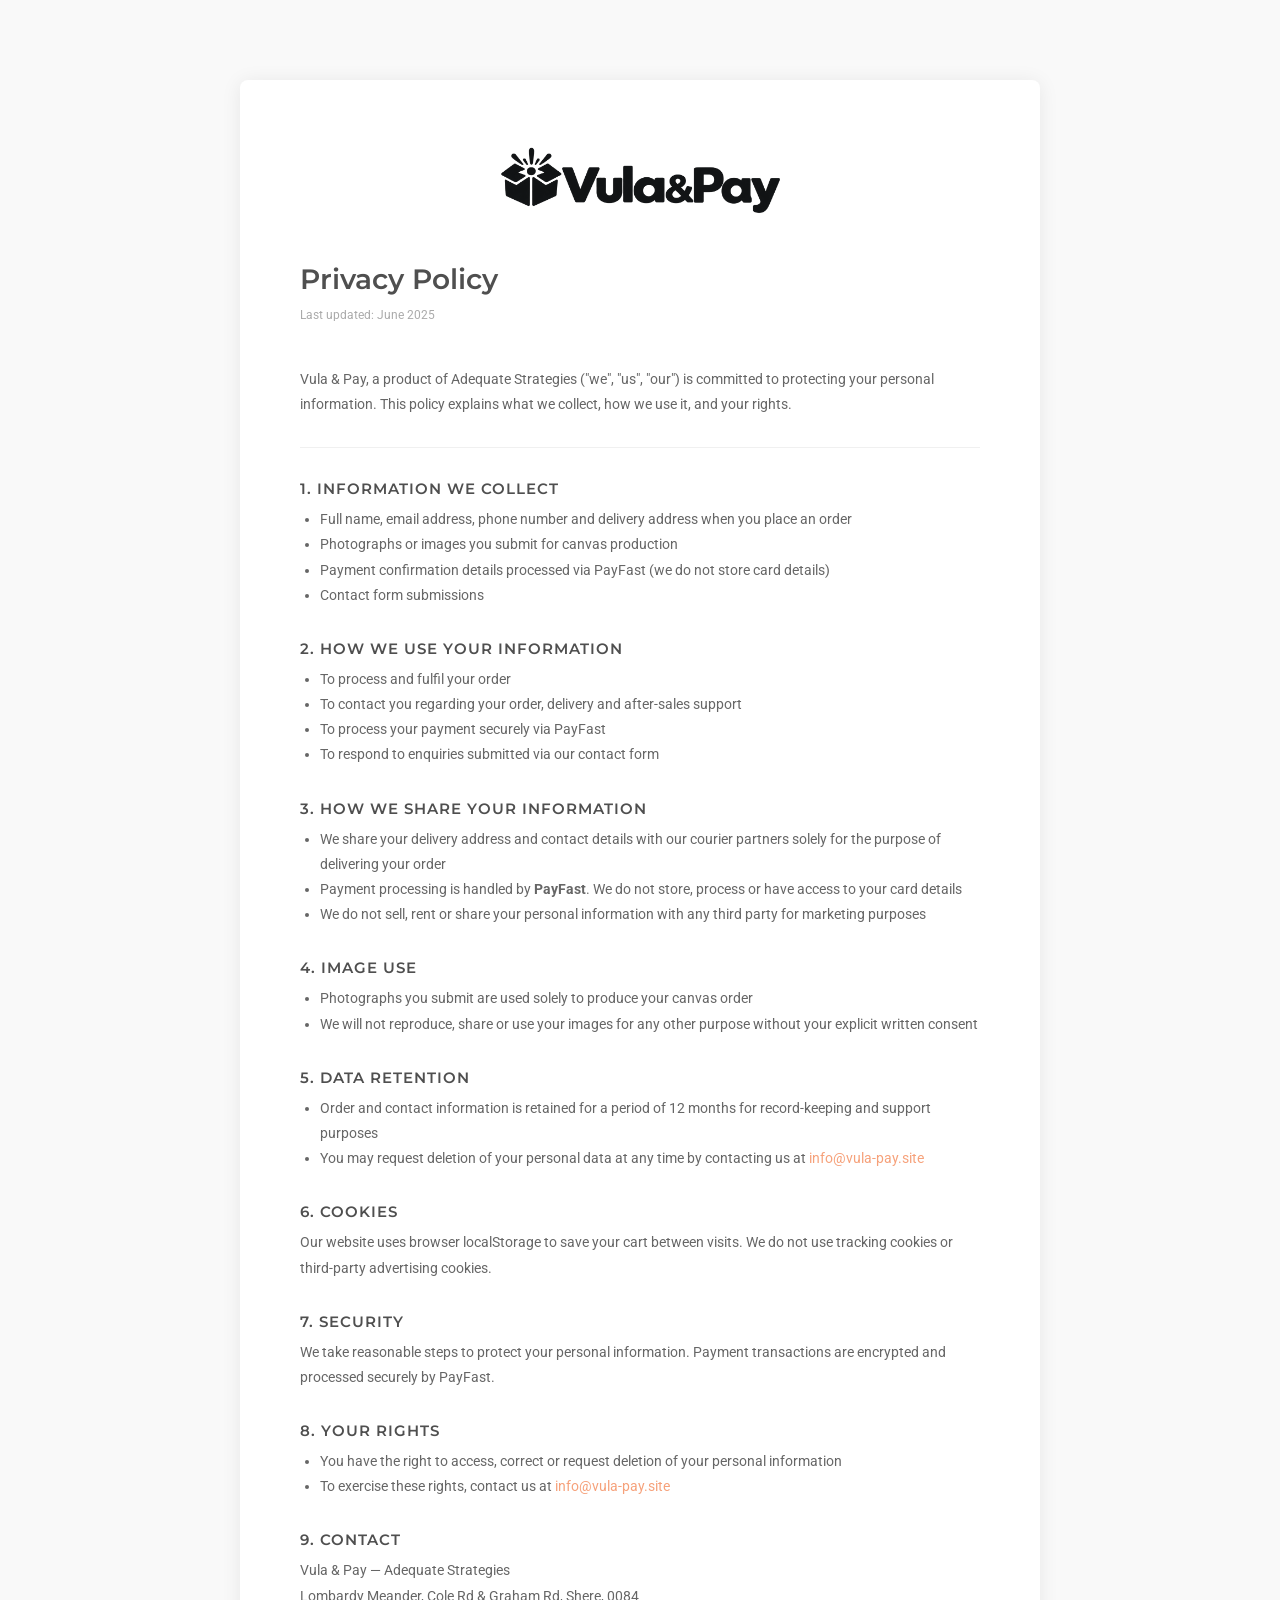
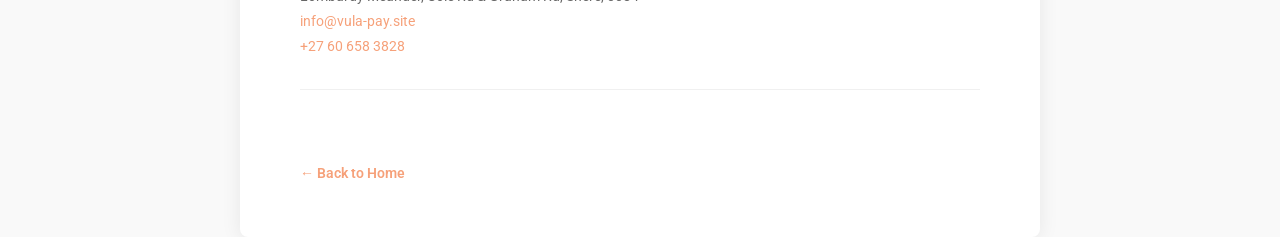
==== upc website/privacy.html @ 1a50ea77 "Add Privacy, Refund and Shipping policy pages for PayFast compliance" ====
<!doctype html>
<html class="no-js" lang="en">
<head>
    <meta charset="utf-8">
    <meta name="viewport" content="width=device-width, initial-scale=1.0">
    <title>Privacy Policy | Vula & Pay</title>
    <link rel="shortcut icon" href="image/Vula-icon-black.png" />
    <link rel="stylesheet" href="css/bootstrap.min.css">
    <link rel="stylesheet" href="css/normalize.css">
    <link rel="stylesheet" href="style1.css">
    <style>
        body { background: #f9f9f9; }
        .tc-wrap { max-width: 800px; margin: 80px auto 60px; background: #fff; border-radius: 8px; padding: 50px 60px; box-shadow: 0 2px 20px rgba(0,0,0,0.08); }
        .tc-logo { text-align: center; margin-bottom: 30px; }
        .tc-logo img { height: 100px; }
        h1 { font-size: 28px; color: #4f4f4f; margin-bottom: 6px; }
        .tc-updated { font-size: 12px; color: #aaa; margin-bottom: 40px; }
        h3 { font-size: 15px; color: #4f4f4f; margin: 30px 0 8px; text-transform: uppercase; letter-spacing: 1px; }
        p, li { font-size: 14px; color: #666; line-height: 1.8; }
        ul { padding-left: 20px; margin-bottom: 0; }
        .tc-back { display: inline-block; margin-top: 40px; color: #f6a17a; font-size: 14px; font-weight: 600; }
        .tc-back:hover { color: #e08050; }
        hr { border-color: #f0f0f0; margin: 30px 0; }
        @media(max-width:600px) { .tc-wrap { padding: 30px 20px; margin: 60px 15px 40px; } }
    </style>
</head>
<body>
    <div class="tc-wrap">
        <div class="tc-logo">
            <a href="index.html"><img src="image/Vula-icon-black.png" alt="Vula & Pay"></a>
        </div>

        <h1>Privacy Policy</h1>
        <p class="tc-updated">Last updated: June 2025</p>

        <p>Vula &amp; Pay, a product of Adequate Strategies ("we", "us", "our") is committed to protecting your personal information. This policy explains what we collect, how we use it, and your rights.</p>

        <hr>

        <h3>1. Information We Collect</h3>
        <ul>
            <li>Full name, email address, phone number and delivery address when you place an order</li>
            <li>Photographs or images you submit for canvas production</li>
            <li>Payment confirmation details processed via PayFast (we do not store card details)</li>
            <li>Contact form submissions</li>
        </ul>

        <h3>2. How We Use Your Information</h3>
        <ul>
            <li>To process and fulfil your order</li>
            <li>To contact you regarding your order, delivery and after-sales support</li>
            <li>To process your payment securely via PayFast</li>
            <li>To respond to enquiries submitted via our contact form</li>
        </ul>

        <h3>3. How We Share Your Information</h3>
        <ul>
            <li>We share your delivery address and contact details with our courier partners solely for the purpose of delivering your order</li>
            <li>Payment processing is handled by <strong>PayFast</strong>. We do not store, process or have access to your card details</li>
            <li>We do not sell, rent or share your personal information with any third party for marketing purposes</li>
        </ul>

        <h3>4. Image Use</h3>
        <ul>
            <li>Photographs you submit are used solely to produce your canvas order</li>
            <li>We will not reproduce, share or use your images for any other purpose without your explicit written consent</li>
        </ul>

        <h3>5. Data Retention</h3>
        <ul>
            <li>Order and contact information is retained for a period of 12 months for record-keeping and support purposes</li>
            <li>You may request deletion of your personal data at any time by contacting us at <a href="mailto:info@vula-pay.site" style="color:#f6a17a;">info@vula-pay.site</a></li>
        </ul>

        <h3>6. Cookies</h3>
        <p>Our website uses browser localStorage to save your cart between visits. We do not use tracking cookies or third-party advertising cookies.</p>

        <h3>7. Security</h3>
        <p>We take reasonable steps to protect your personal information. Payment transactions are encrypted and processed securely by PayFast.</p>

        <h3>8. Your Rights</h3>
        <ul>
            <li>You have the right to access, correct or request deletion of your personal information</li>
            <li>To exercise these rights, contact us at <a href="mailto:info@vula-pay.site" style="color:#f6a17a;">info@vula-pay.site</a></li>
        </ul>

        <h3>9. Contact</h3>
        <p>Vula &amp; Pay &mdash; Adequate Strategies<br>
        Lombardy Meander, Cole Rd &amp; Graham Rd, Shere, 0084<br>
        <a href="mailto:info@vula-pay.site" style="color:#f6a17a;">info@vula-pay.site</a><br>
        <a href="tel:+27606583828" style="color:#f6a17a;">+27 60 658 3828</a></p>

        <hr>
        <a href="index.html" class="tc-back">&larr; Back to Home</a>
    </div>
</body>
</html>
---- upc website/style1.css ----
/**-----------------------------------------------------------------------------------
Template Name: Profit Visionary
Description: This is html5 template
Author: Bryne Kimocks
Author URI: http://www.profitvisionary.com
Version: 1.0
-----------------------------------------------------------------------------------*/

/*-----------------

1. Google font
------------------*/

@import url('https://fonts.googleapis.com/css?family=Montserrat:300,400,500,600,700|Roboto:300,400,500,700,900|Satisfy');

/*-------------------
2. Theme Default CSS
--------------------*/

html,
body {
    height: 100%;
    width: 100%;
}

body {
    font-family: 'Roboto', sans-serif;
    font-weight: 400;
    font-size: 15px;
    line-height: 1.8em;
    color: #898989;
}
video-img{
    width: 10px;
    height: 30px;
}
a {
    text-decoration: none;
    outline: none;
    -webkit-transition: 0.4s;
    transition: 0.4s;
    color: #898989;
}


input:focus,
button:focus,
a:focus,
a:hover {
    text-decoration: none;
    outline: none;
}

img {
    max-width: 100%;
    height: auto;
}

h1,
h2,
h3,
h4,
h5,
h6 {
    color: #4f4f4f;
    font-family: 'Montserrat', sans-serif;
    margin: 0 0 15px;
    font-weight: 600;
    line-height: 1.4em;
}

.satisfy {
    font-family: 'Satisfy', cursive;
}

h2 {
    font-size: 36px;
}


/* Remove Chrome Input Field's Unwanted Yellow Background Color */

input:-webkit-autofill,
input:-webkit-autofill:hover,
input:-webkit-autofill:focus {
    -webkit-box-shadow: 0 0 0px 1000px white inset !important;
    outline: none;
}

/*-- 3. Helper-Class --*/

.upper {
    text-transform: uppercase;
}

.thing {
    font-weight: 300;
}

.latter-space {
    letter-spacing: 4px;
}
/*home*/
.vcenter {
    position: absolute;
    top: 50%;
    left: 0;
    width: 100%;
    -webkit-transform: translateY(-50%);
    transform: translateY(-50%)
}

.section-padding {
    padding: 60px 0;
}

.gray-bg {
    background-color: #f9f9f9;
}

.page-title {
    margin-bottom: 30px;
}

.page-title .title {
    font-size: 36px;
    margin-bottom: 20px;
}

.bar-title {
    position: relative;
    padding-bottom: 20px;
}
/*for logo
.navbar-brand{
	height: 166px;
	width: 24px;
}*/
.bar-title:after {
    content: "";
    position: absolute;
    left: 0;
    bottom: 0;
    width: 80px;
    height: 1px;
    background-color: #898989;
}

.form-control {
    height: auto;
    -webkit-box-sizing: border-box !important;
    box-sizing: border-box !important;
    padding: 12px;
}

/*-- 4. Button-Style --*/

.bttn {
    display: inline-block;
    position: relative;
    padding: 10px 30px;
    color: #ffffff;
    border-radius: 100px;
    -webkit-transition: 0.3s;
    transition: 0.3s;
    overflow: hidden;
    background-color: #bdbdbd;
    z-index: 1;
    -webkit-box-shadow: 0 2px 0 0 rgba(189, 189, 189, 0.5), 0 4px 0 0 rgba(189, 189, 189, 0.5);
    box-shadow: 0 2px 0 0 rgba(189, 189, 189, 0.5), 0 4px 0 0 rgba(189, 189, 189, 0.5);
    -webkit-transform: translateY(0);
    transform: translateY(0);
    border: none;
}

.bttn.bttn-primary {
    background: #f6a17a;
    background: -webkit-gradient(linear, left top, right top, from(#f6a17a), to(#fce1d4));
    background: linear-gradient(to right, #f6a17a 0%, #fce1d4 100%);
    filter: progid:DXImageTransform.Microsoft.gradient( startColorstr='#f6a17a', endColorstr='#fce1d4', GradientType=1);
    -webkit-box-shadow: 0 2px 0 0 rgba(123, 44, 8, 0.5), 0 4px 0 0 rgba(123, 44, 8, 0.5);
    box-shadow: 0 2px 0 0 rgba(123, 44, 8, 0.5), 0 4px 0 0 rgba(123, 44, 8, 0.5);
}

.bttn.bttn-lg {
    padding: 18px 40px;
    font-size: 20px;
}

.bttn:focus,
.bttn:hover {
    color: #ffffff;
    -webkit-transform: translateY(-4px);
    transform: translateY(-4px);
    -webkit-box-shadow: 0 5px 0 0 rgba(189, 189, 189, 0.5), 0 10px 0 0 rgba(189, 189, 189, 0.5);
    box-shadow: 0 5px 0 0 rgba(189, 189, 189, 0.5), 0 10px 0 0 rgba(189, 189, 189, 0.5);
}


.bttn.bttn-primary:hover {
    -webkit-box-shadow: 0 5px 0 0 rgba(123, 44, 8, 0.5), 0 10px 0 0 rgba(123, 44, 8, 0.5);
    box-shadow: 0 5px 0 0 rgba(123, 44, 8, 0.5), 0 10px 0 0 rgba(123, 44, 8, 0.5);
}

/*Whatsapp*/
.float{
	position:fixed;
	width:60px;
	height:60px;
	bottom:40px;
	right:40px;
	background-color:#25d366;
	color:#FFF;
	border-radius:50px;
	text-align:center;
  font-size:30px;
	box-shadow: 2px 2px 3px #999;
  z-index:100;
}

.my-float{
	margin-top:16px;
}
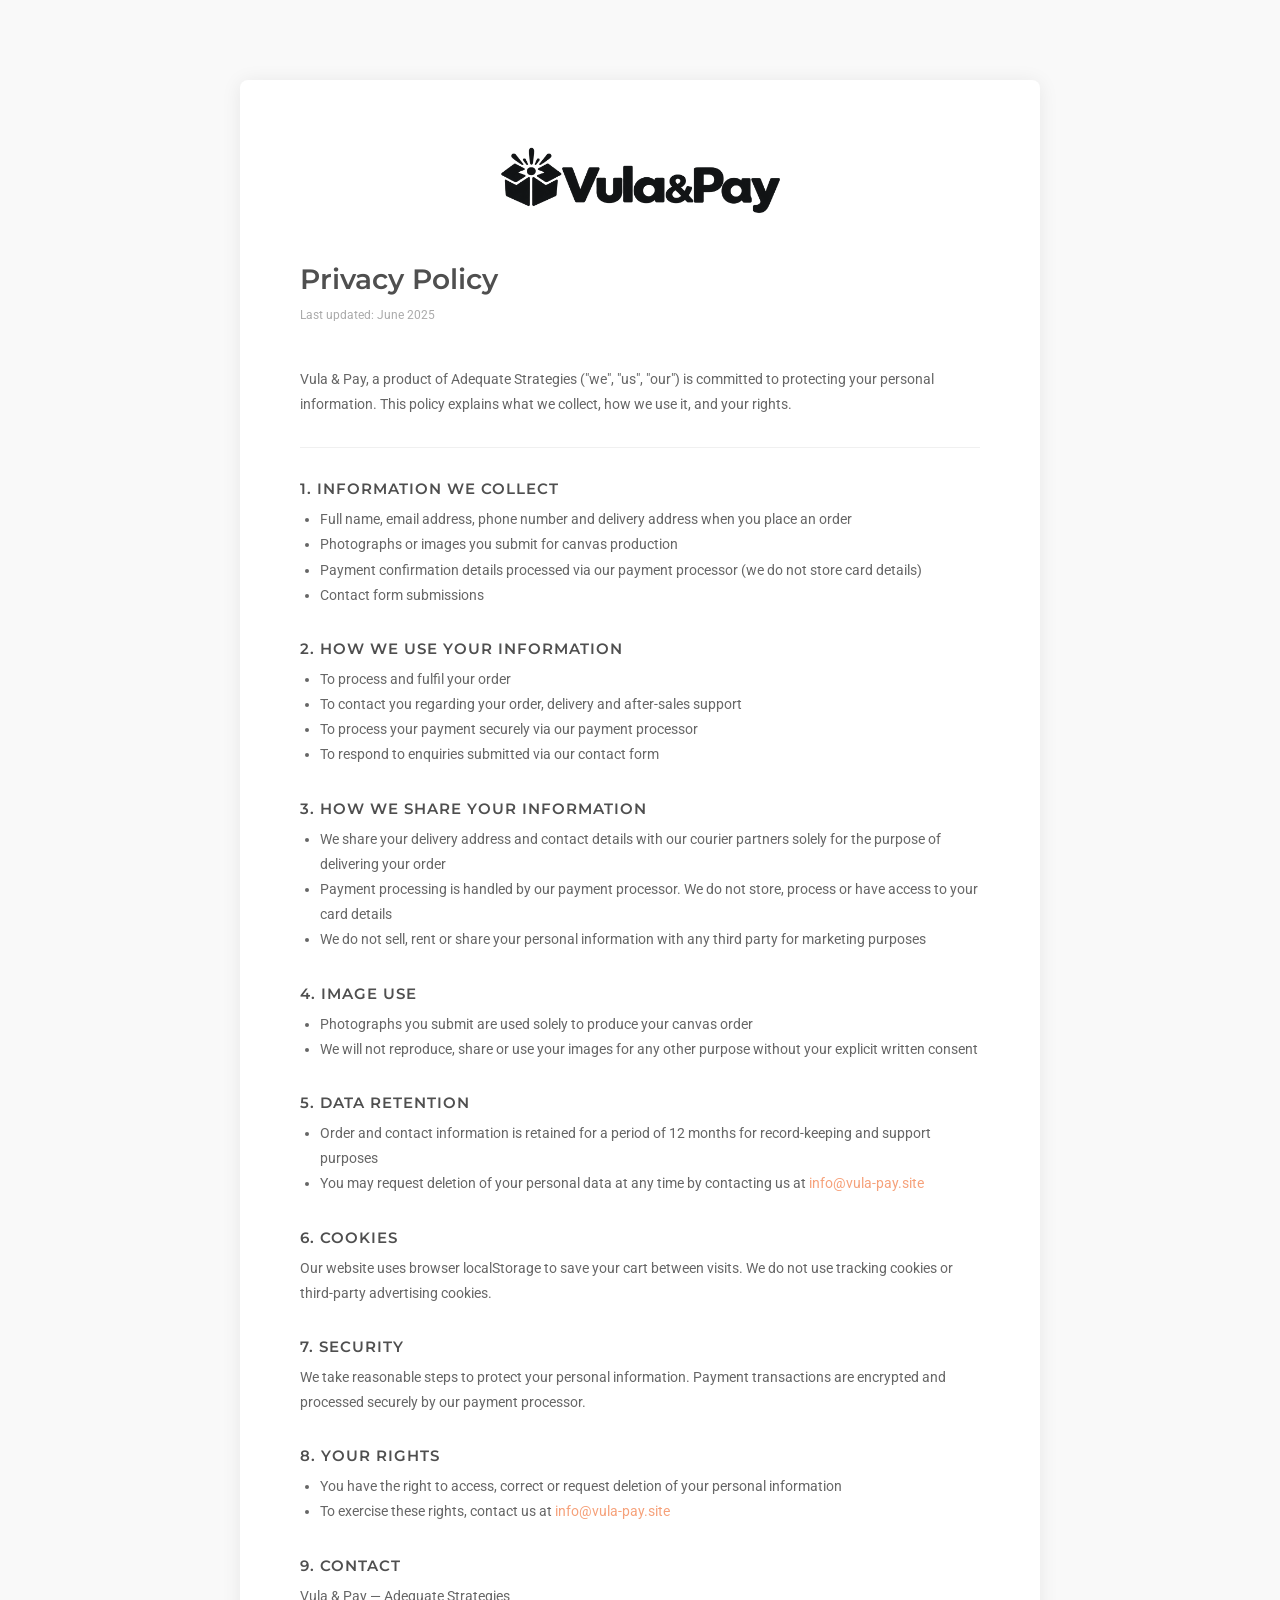
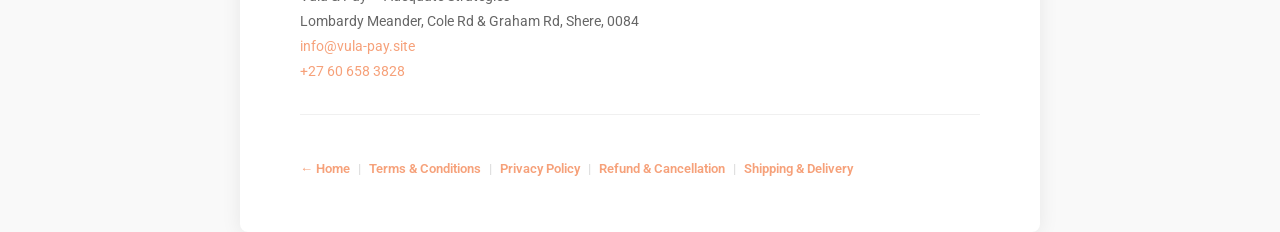
==== commit 98b15878: "Replace specific payment processor names with generic wording across all policy pages" ====
--- a/upc website/privacy.html
+++ b/upc website/privacy.html
@@ -41,7 +41,7 @@
         <ul>
             <li>Full name, email address, phone number and delivery address when you place an order</li>
             <li>Photographs or images you submit for canvas production</li>
-            <li>Payment confirmation details processed via PayFast (we do not store card details)</li>
+            <li>Payment confirmation details processed via our payment processor (we do not store card details)</li>
             <li>Contact form submissions</li>
         </ul>
 
@@ -49,14 +49,14 @@
         <ul>
             <li>To process and fulfil your order</li>
             <li>To contact you regarding your order, delivery and after-sales support</li>
-            <li>To process your payment securely via PayFast</li>
+            <li>To process your payment securely via our payment processor</li>
             <li>To respond to enquiries submitted via our contact form</li>
         </ul>
 
         <h3>3. How We Share Your Information</h3>
         <ul>
             <li>We share your delivery address and contact details with our courier partners solely for the purpose of delivering your order</li>
-            <li>Payment processing is handled by <strong>PayFast</strong>. We do not store, process or have access to your card details</li>
+            <li>Payment processing is handled by our payment processor. We do not store, process or have access to your card details</li>
             <li>We do not sell, rent or share your personal information with any third party for marketing purposes</li>
         </ul>
 
@@ -76,7 +76,7 @@
         <p>Our website uses browser localStorage to save your cart between visits. We do not use tracking cookies or third-party advertising cookies.</p>
 
         <h3>7. Security</h3>
-        <p>We take reasonable steps to protect your personal information. Payment transactions are encrypted and processed securely by PayFast.</p>
+        <p>We take reasonable steps to protect your personal information. Payment transactions are encrypted and processed securely by our payment processor.</p>
 
         <h3>8. Your Rights</h3>
         <ul>
@@ -91,7 +91,17 @@
         <a href="tel:+27606583828" style="color:#f6a17a;">+27 60 658 3828</a></p>
 
         <hr>
-        <a href="index.html" class="tc-back">&larr; Back to Home</a>
+        <nav style="margin-top:40px;display:flex;flex-wrap:wrap;gap:8px;align-items:center;font-size:13px;font-weight:600;">
+            <a href="index.html" style="color:#f6a17a;">&larr; Home</a>
+            <span style="color:#ddd;">|</span>
+            <a href="terms.html" style="color:#f6a17a;">Terms &amp; Conditions</a>
+            <span style="color:#ddd;">|</span>
+            <a href="privacy.html" style="color:#f6a17a;">Privacy Policy</a>
+            <span style="color:#ddd;">|</span>
+            <a href="refunds.html" style="color:#f6a17a;">Refund &amp; Cancellation</a>
+            <span style="color:#ddd;">|</span>
+            <a href="shipping.html" style="color:#f6a17a;">Shipping &amp; Delivery</a>
+        </nav>
     </div>
 </body>
 </html>
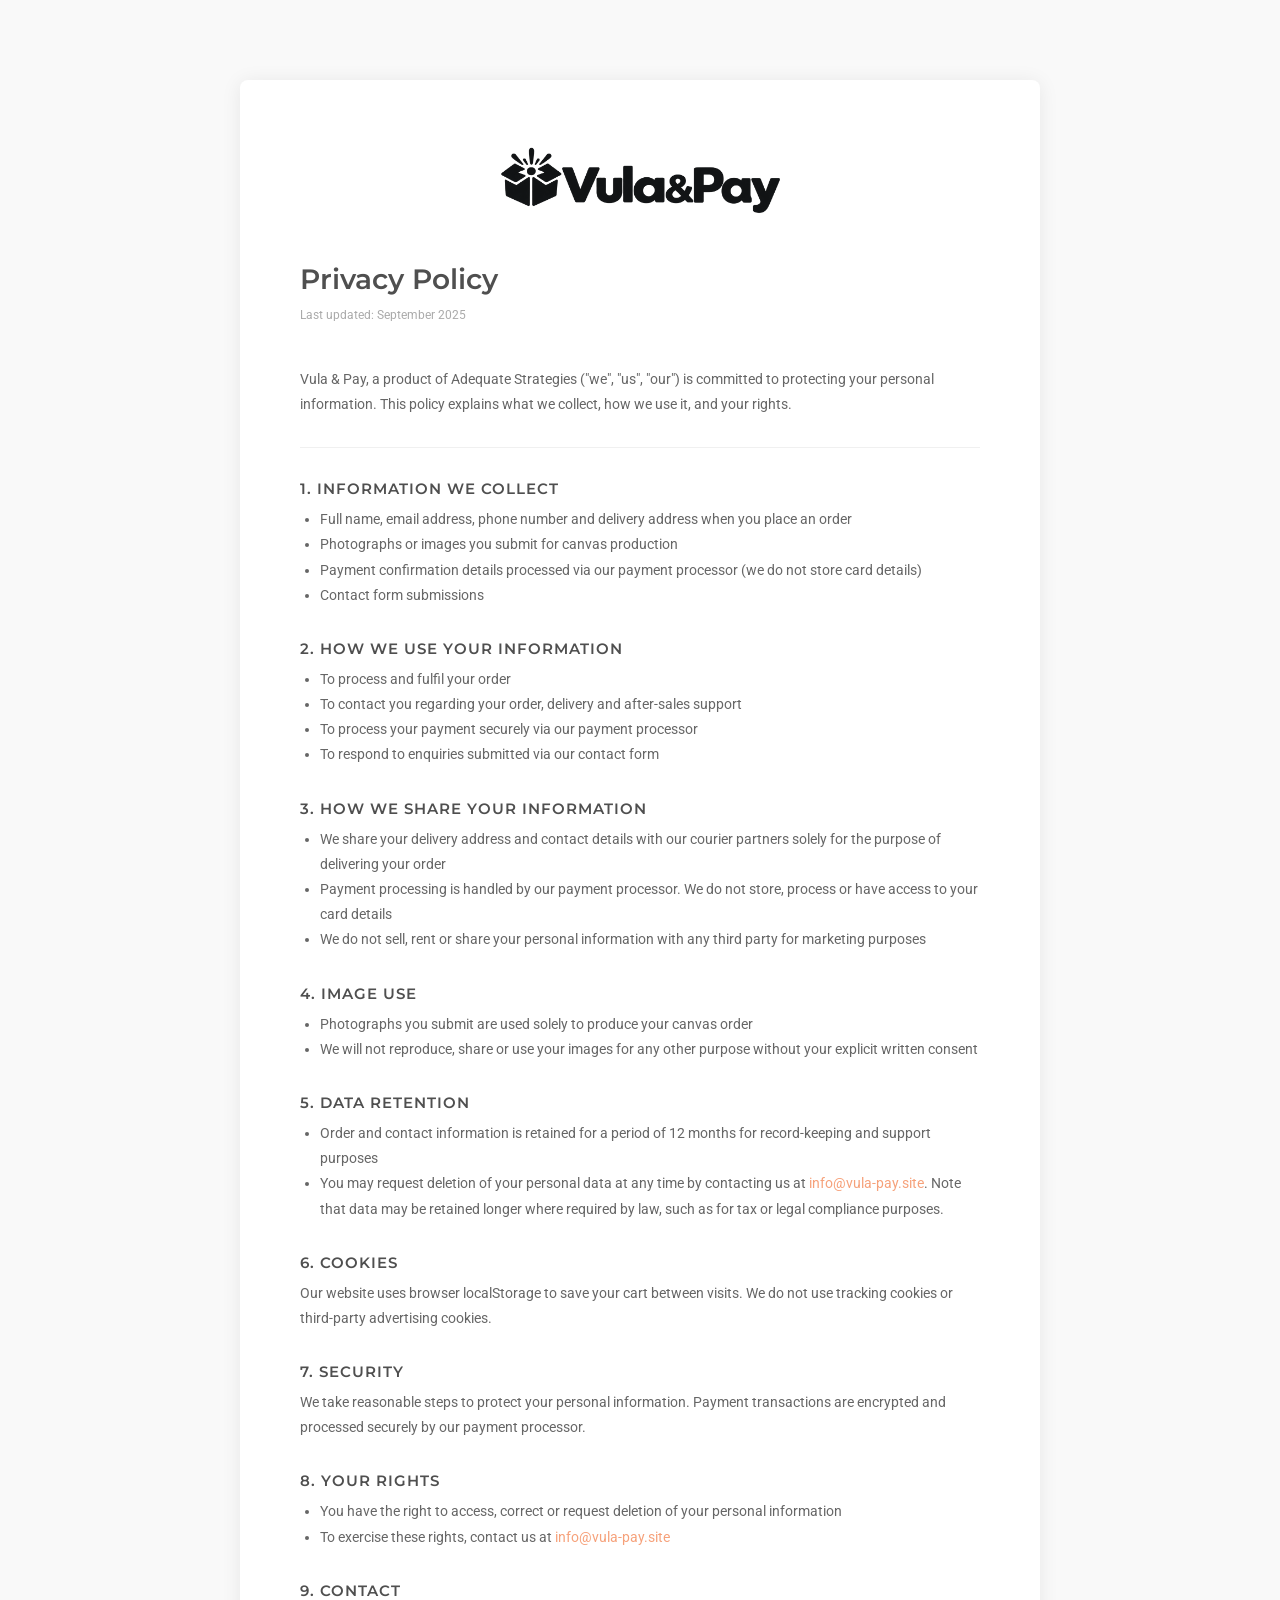
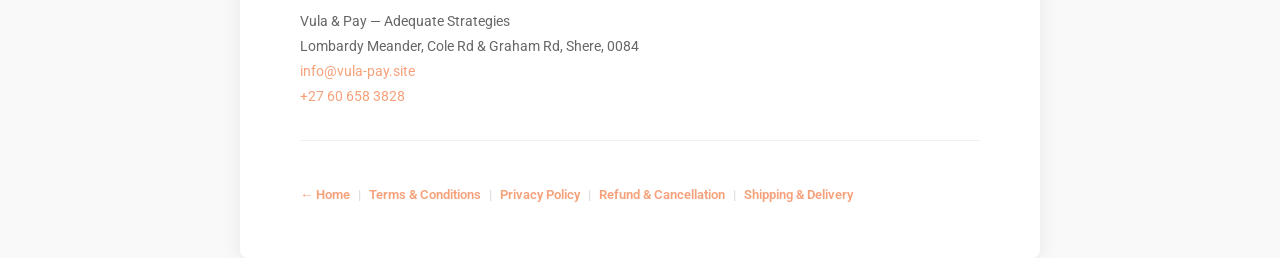
==== commit cd31055d: "Fix policy dates, add physical address to T&Cs, add 5-10 day refund timeframe, add legal data retent" ====
--- a/upc website/privacy.html
+++ b/upc website/privacy.html
@@ -31,7 +31,7 @@
         </div>
 
         <h1>Privacy Policy</h1>
-        <p class="tc-updated">Last updated: June 2025</p>
+        <p class="tc-updated">Last updated: September 2025</p>
 
         <p>Vula &amp; Pay, a product of Adequate Strategies ("we", "us", "our") is committed to protecting your personal information. This policy explains what we collect, how we use it, and your rights.</p>
 
@@ -69,7 +69,7 @@
         <h3>5. Data Retention</h3>
         <ul>
             <li>Order and contact information is retained for a period of 12 months for record-keeping and support purposes</li>
-            <li>You may request deletion of your personal data at any time by contacting us at <a href="mailto:info@vula-pay.site" style="color:#f6a17a;">info@vula-pay.site</a></li>
+            <li>You may request deletion of your personal data at any time by contacting us at <a href="mailto:info@vula-pay.site" style="color:#f6a17a;">info@vula-pay.site</a>. Note that data may be retained longer where required by law, such as for tax or legal compliance purposes.</li>
         </ul>
 
         <h3>6. Cookies</h3>
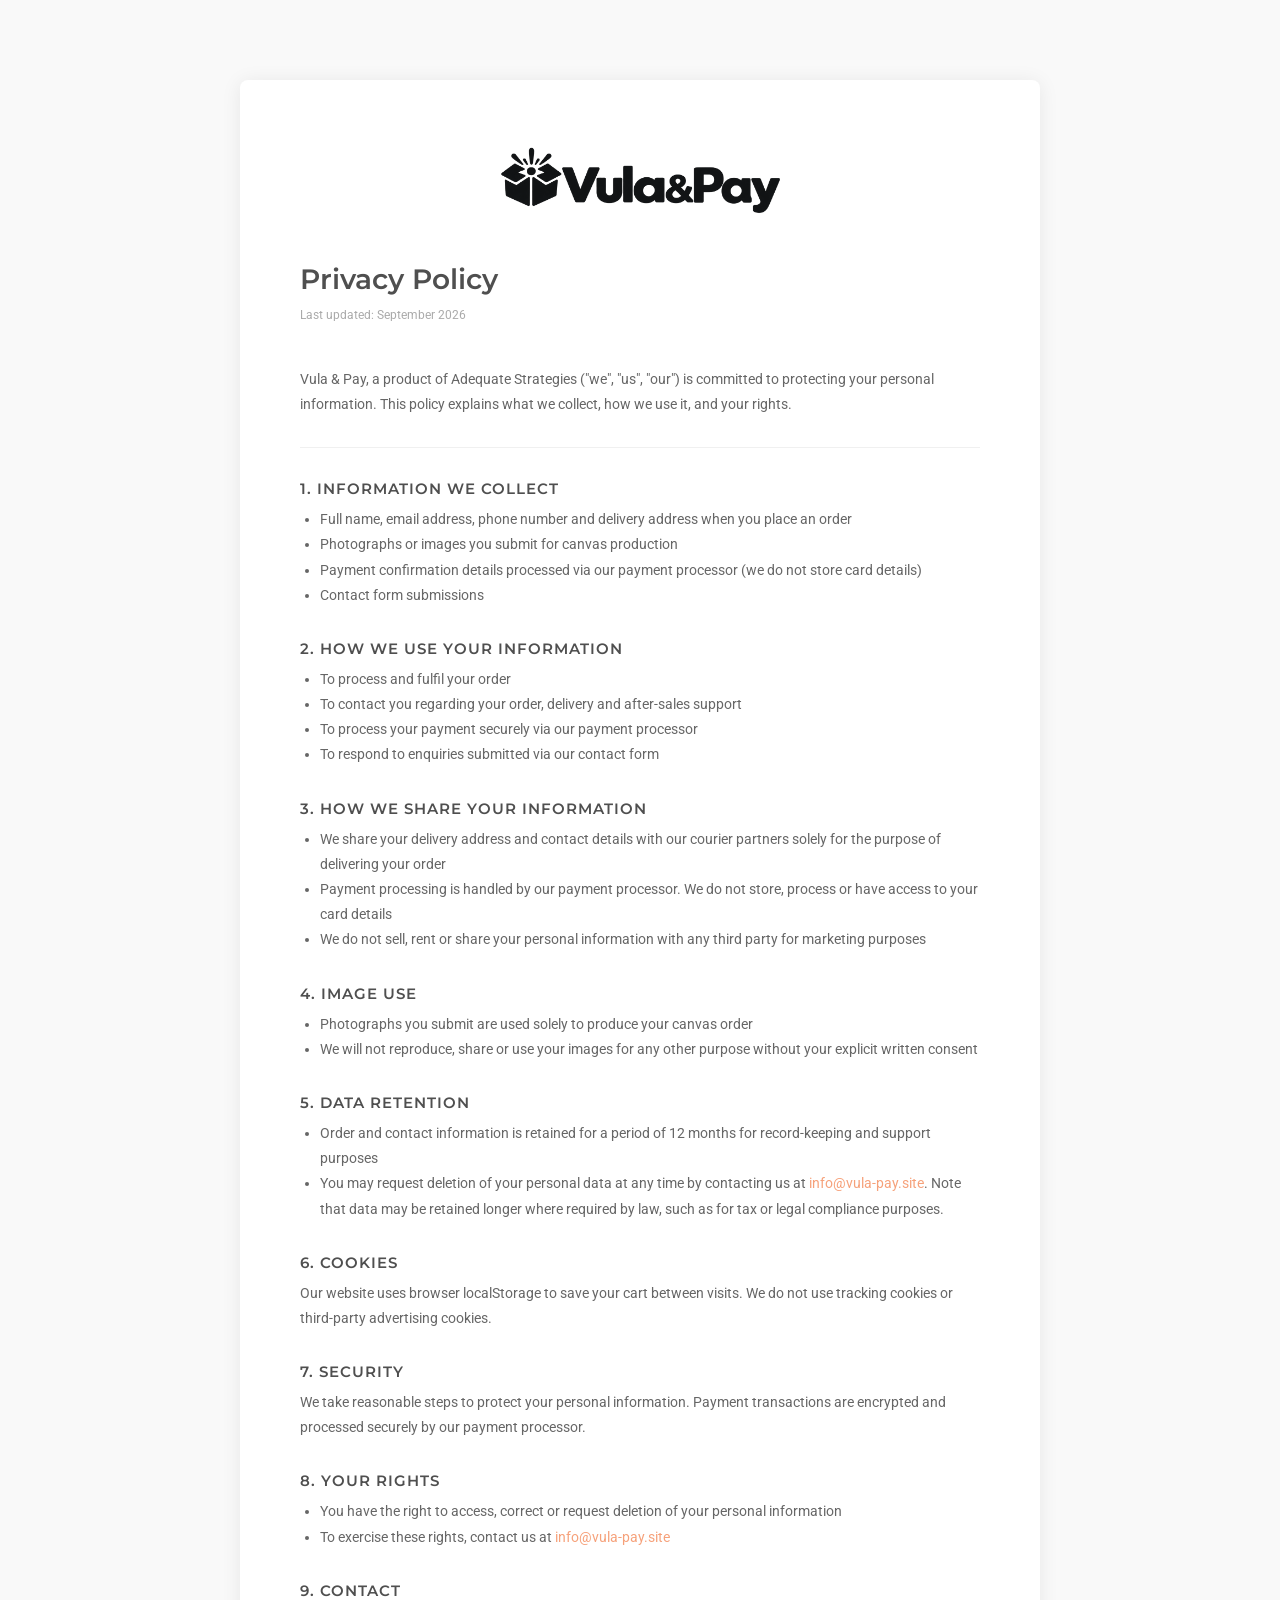
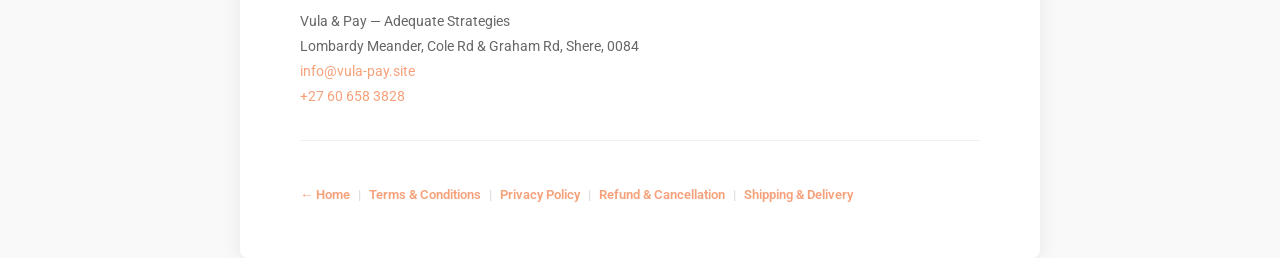
==== commit 62bedd05: "new date" ====
--- a/upc website/privacy.html
+++ b/upc website/privacy.html
@@ -31,7 +31,7 @@
         </div>
 
         <h1>Privacy Policy</h1>
-        <p class="tc-updated">Last updated: September 2025</p>
+        <p class="tc-updated">Last updated: September 2026</p>
 
         <p>Vula &amp; Pay, a product of Adequate Strategies ("we", "us", "our") is committed to protecting your personal information. This policy explains what we collect, how we use it, and your rights.</p>
 
